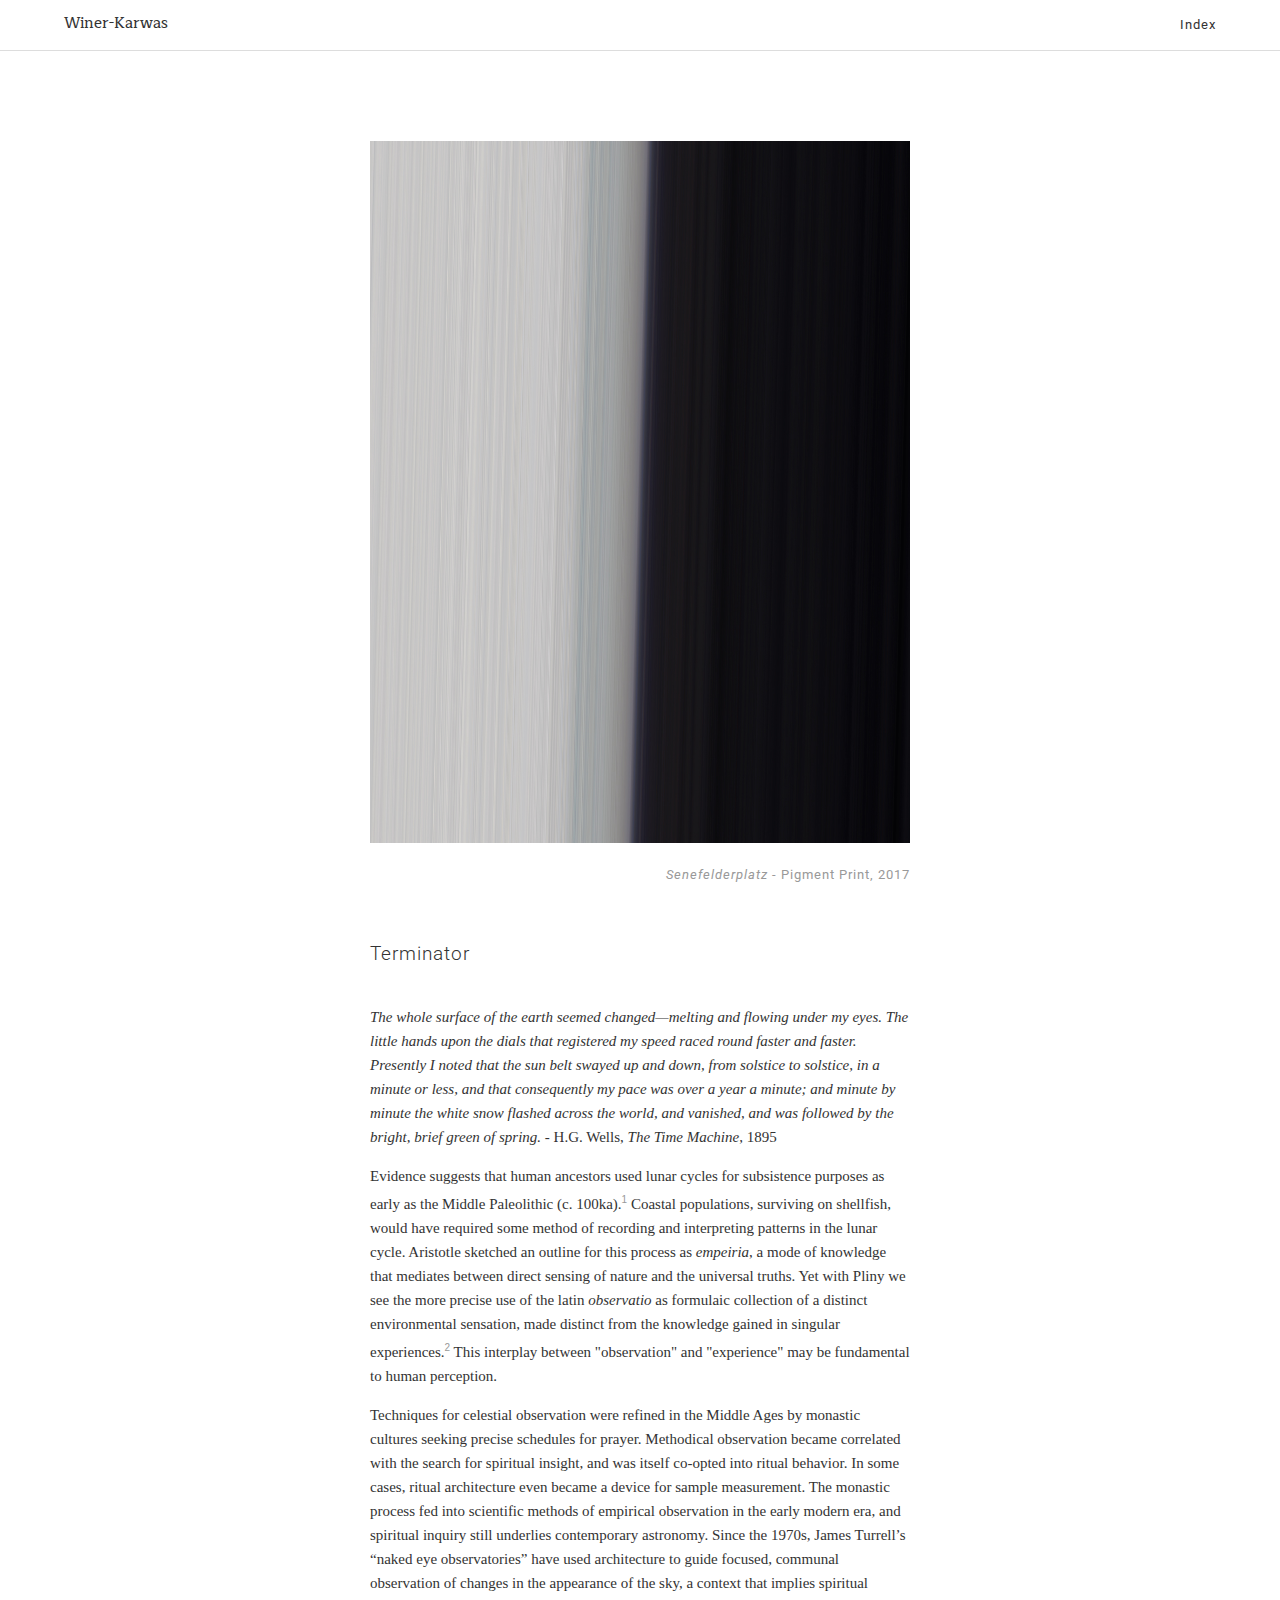
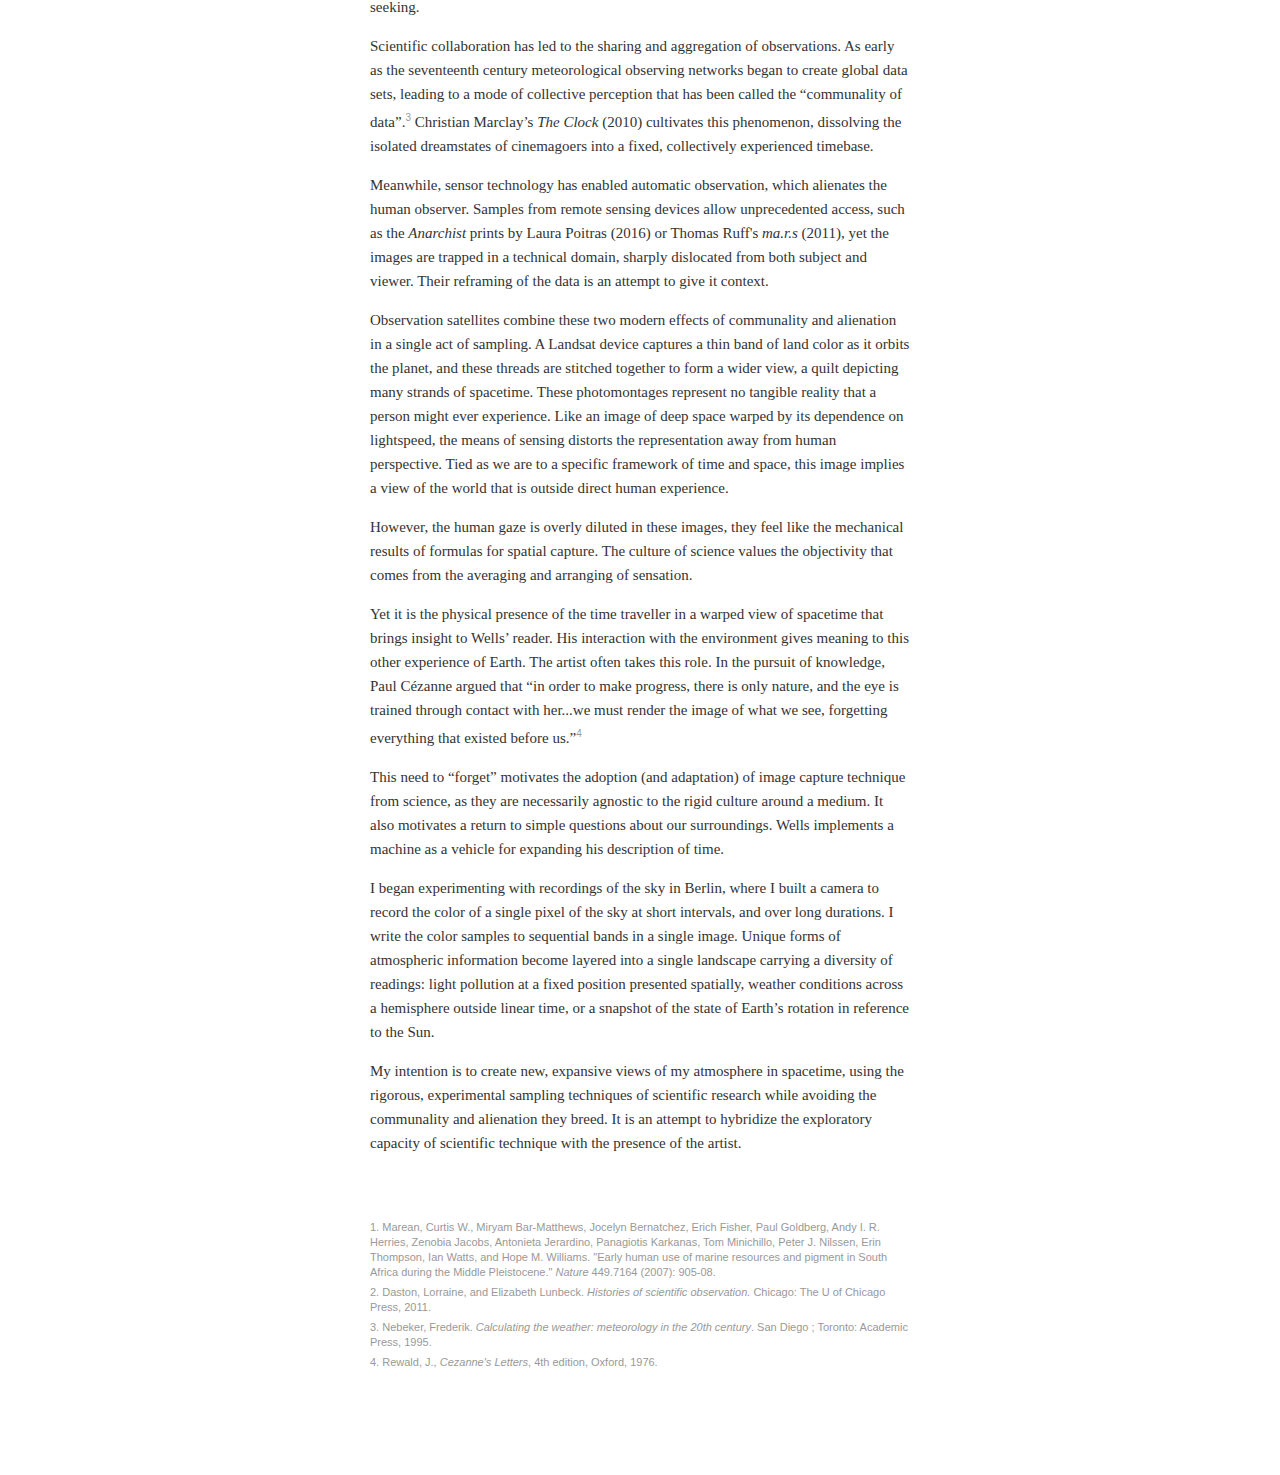
==== index.html @ 7084a18b "Update index.html" ====
<!DOCTYPE html>
<html>
<head>
  <meta name="viewport" content="width=device-width, initial-scale=1.0">
    <meta charset="utf-8">

<link rel="stylesheet" type="text/css" href="style.css">
<link href="https://fonts.googleapis.com/css?family=Maitree:500|Roboto:300,400" rel="stylesheet">
<title>Winer-Karwas</title>
</head>
<body style="margin: 0 0 0 0;">


       <div class="nav">
            <div class="page">
                <div class="navflex">
                    <div class="navtext logo"><a href="index.html">Winer-Karwas</a></div>
                    <div class="navtext"></div>
                    <div class="navtext"><a href="index.html">Index</a></div>
                </div>
            </div>
        </div>

    <div class="page">
<div class="content_container">
        <div class="content_box">
                <img src="sene.jpg">
                <div class="caption"><i>Senefelderplatz</i> - Pigment Print, 2017</div>
               


                <div class="title">Terminator</div>

                <p><i>The whole surface of the earth seemed changed—melting and flowing under my eyes. The little hands upon the dials that registered my speed raced round faster and faster. Presently I noted that the sun belt swayed up and down, from solstice to solstice, in a minute or less, and that consequently my pace was over a year a minute; and minute by minute the white snow flashed across the world, and vanished, and was followed by the bright, brief green of spring.</i>
                    - H.G. Wells, <i>The Time Machine</i>, 1895 </p>

        
                <p>Evidence suggests that human ancestors used lunar cycles for subsistence purposes as early as the Middle Paleolithic (c. 100ka).<sup>1</sup> Coastal populations, surviving on shellfish, would have
                    required some method of recording and interpreting patterns in the lunar cycle. Aristotle sketched an outline for this process as <i>empeiria</i>, a mode of knowledge that mediates between direct sensing of nature and the universal truths.
                    Yet with Pliny we see the more precise use of the latin <i>observatio</i> as formulaic collection of a distinct environmental sensation, made distinct from the knowledge gained in singular experiences.<sup>2</sup> This interplay between "observation" and "experience" may be fundamental to human perception.

                </p>
                <p>Techniques for celestial observation were refined in the Middle Ages by monastic cultures seeking precise schedules for prayer. Methodical observation became correlated with the search for spiritual insight, and was itself co-opted into
                    ritual behavior. In some cases, ritual architecture even became a device for sample measurement. The monastic process fed into scientific methods of empirical observation in the early modern era, and spiritual inquiry still underlies
                    contemporary astronomy. Since the 1970s, James Turrell’s “naked eye observatories” have used architecture to guide focused, communal observation of changes in the appearance of the sky, a context that implies spiritual seeking.
                </p>
                <p>Scientific collaboration has led to the sharing and aggregation of observations. As early as the seventeenth century meteorological observing networks began to create global data sets, leading to a mode of collective perception that has
                    been called the “communality of data”.<sup>3</sup> Christian Marclay’s <i>The Clock</i> (2010) cultivates this phenomenon, dissolving the isolated dreamstates of cinemagoers into a fixed, collectively experienced timebase. </p>
                <p>Meanwhile, sensor technology has enabled automatic observation, which alienates the human observer. Samples from remote sensing devices allow unprecedented access, such as the <i>Anarchist</i> prints by Laura Poitras (2016) or Thomas Ruff's <i>ma.r.s</i> (2011), yet the images are
                    trapped in a technical domain, sharply dislocated from both subject and viewer. Their reframing of the data is an attempt to give it context.
                </p>
                <p>Observation satellites combine these two modern effects of communality and alienation in a single act of sampling. A Landsat device captures a thin band of land color as it orbits the planet, and these threads are stitched together to
                    form a wider view, a quilt depicting many strands of spacetime. These photomontages represent no tangible reality that a person might ever experience. Like an image of deep space warped by its dependence on lightspeed, the means of
                    sensing distorts the representation away from human perspective. Tied as we are to a specific framework of time and space, this image implies a view of the world that is outside direct human experience.

                </p>
                <p>However, the human gaze is overly diluted in these images, they feel like the mechanical results of formulas for spatial capture. The culture of science values the objectivity that comes from the averaging and arranging of sensation.</p>

                <p>Yet it is the physical presence of the time traveller in a warped view of spacetime that brings insight to Wells’ reader. His interaction with the environment gives meaning to this other experience of Earth. The artist often takes this
                    role. In the pursuit of knowledge, Paul Cézanne argued that “in order to make progress, there is only nature, and the eye is trained through contact with her...we must render the image of what we see, forgetting everything that existed
                    before us.”<sup>4</sup>

                </p>
                <p>This need to “forget” motivates the adoption (and adaptation) of image capture technique from science, as they are necessarily agnostic to the rigid culture around a medium. It also motivates a return to simple questions about our surroundings.
                    Wells implements a machine as a vehicle for expanding his description of time.
                </p>
                <p>I began experimenting with recordings of the sky in Berlin, where I built a camera to record the color of a single pixel of the sky at short intervals, and over long durations. I write
                    the color samples to sequential bands in a single image. Unique forms of atmospheric information become layered into a single landscape
                    carrying a diversity of readings: light pollution at a fixed position presented spatially, weather conditions across a hemisphere outside linear time, or a snapshot of the state of Earth’s rotation in reference to the Sun.
                </p>
              
                <p>My intention is to create new, expansive views of my atmosphere in spacetime, using the rigorous, experimental sampling techniques of scientific research while avoiding the communality and alienation they breed. It is an attempt to hybridize
                    the exploratory capacity of scientific technique with the presence of the artist.
                </p>

                <div class="footnote_container">
                    <div class="footnote">1. Marean, Curtis W., Miryam Bar-Matthews, Jocelyn Bernatchez, Erich Fisher, Paul Goldberg, Andy I. R. Herries, Zenobia Jacobs, Antonieta Jerardino, Panagiotis Karkanas, Tom Minichillo, Peter J. Nilssen, Erin Thompson, Ian Watts, and
                        Hope M. Williams. "Early human use of marine resources and pigment in South Africa during the Middle Pleistocene." <i>Nature</i> 449.7164 (2007): 905-08. </div>
                    <div class="footnote">2. Daston, Lorraine, and Elizabeth Lunbeck. <i>Histories of scientific observation.</i> Chicago: The U of Chicago Press, 2011.</div>
                    <div class="footnote">3. Nebeker, Frederik. <i>Calculating the weather: meteorology in the 20th century</i>. San Diego ; Toronto: Academic Press, 1995.</div>
                    <div class="footnote">4. Rewald, J., <i>Cezanne's Letters</i>, 4th edition, Oxford, 1976.</div>
                </div>

            </div>

        </div>
    
</body>

</html>
---- style.css ----
p {
    font-family: 'Times New Roman', serif;
    font-weight: 400;
    line-height: 160%;
    font-size: 15px;
    text-align: left;
    color: #333;
}

p a:link, a:active, a:visited, a:hover {
    text-decoration: underline;
}

.footnote {
    font-family: sans-serif;
    font-weight: 400;
    font-size: 11px;
    color: #999;
    line-height: 15px;
    padding-bottom: 5px;
}

.footnote_container {
    padding-top: 50px;
}

a {
    text-decoration: none;
    color: inherit;
}

sup {
    font-family: sans-serif;
    font-weight: 400;
    font-size: 10px;
    color: #999;
}

.nav{
  border-bottom:1px solid #ddd;
  height:50px;
  margin:0 0 60px 0;
  font-family:Roboto;
  font-weight:400;
  font-size:13px;
  letter-spacing: 1px;
  color: #333;
}
.navflex{
  display:flex;justify-content: space-between;
}
.navtext{
  margin-top: 17px;
  flex: 0 1 auto;
}
.logo{
  font-family:Maitree, serif;
  font-weight:500;
  font-size:15px;
  margin-top: 11px;
  letter-spacing: 0px;
}
.page {
    margin: 0 5% 70px 5%;
}

.thumb_container {
    display: flex;
    flex-wrap: wrap;
    justify-content: center;
    align-items: flex-end;
}

.thumb {
    padding: 30px;
    flex: 0 1 320px;

}

.thumb img {
    width: 100%;
}
.thumb_title{
  margin:10px 0 0 0;
  letter-spacing: 1px;
  color: #333;
  font-family:Roboto, sans-serif;;
  font-weight:400;
  font-size:13px;
  text-align:left;
}

.content_container {
    display: block;
    margin: 0 auto;
    max-width: 600px;
}

.content_box{
  padding: 30px;
}

.content_box img{
width: 100%;
}



.caption{
  margin:20px 0 20px 0;
  letter-spacing: 1px;
  color: #999;
  font-family:Roboto, sans-serif;;
  font-weight:400;
  font-size:13px;
  text-align:right;
}

.title{
  margin: 60px 0 40px 0;
  letter-spacing: 1px;
  color: #333;
  font-family:Roboto, sans-serif;;
  font-weight:300;
  font-size:19px;
}

.event{
  margin-bottom: 10px;
  letter-spacing: 1px;
    font-family:Maitree, serif;
}

.subtitle{
  margin: 0 0 40px 0;
  letter-spacing: 1px;
  color: #999;
  font-family:Roboto, sans-serif;;
  font-weight:300;
  font-size:15px;
  line-height: 21px;
}
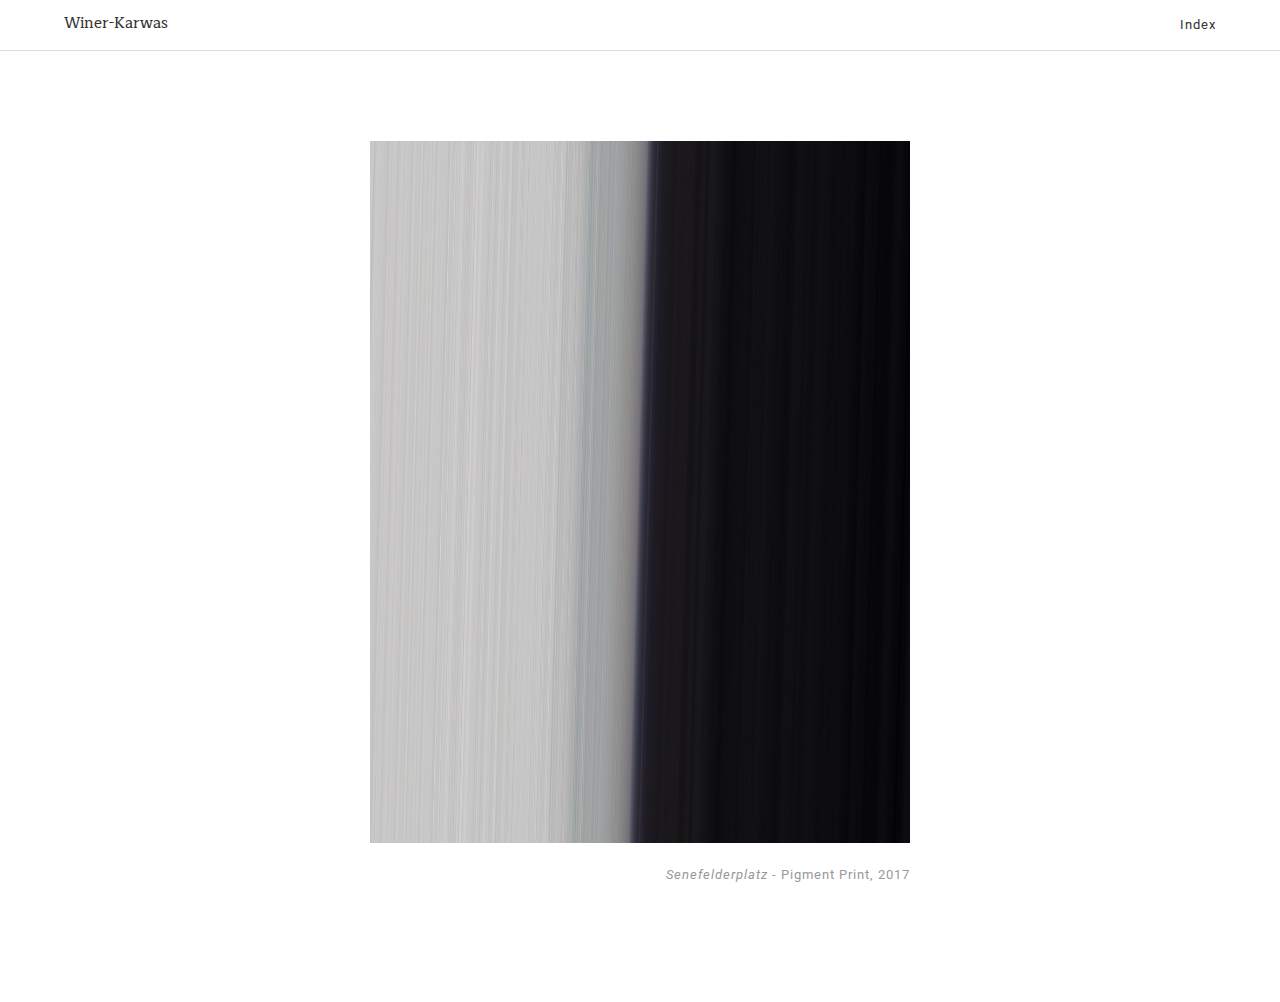
==== commit 7cd6b2e3: "Update index.html" ====
--- a/index.html
+++ b/index.html
@@ -29,57 +29,6 @@
                
 
 
-                <div class="title">Terminator</div>
-
-                <p><i>The whole surface of the earth seemed changed—melting and flowing under my eyes. The little hands upon the dials that registered my speed raced round faster and faster. Presently I noted that the sun belt swayed up and down, from solstice to solstice, in a minute or less, and that consequently my pace was over a year a minute; and minute by minute the white snow flashed across the world, and vanished, and was followed by the bright, brief green of spring.</i>
-                    - H.G. Wells, <i>The Time Machine</i>, 1895 </p>
-
-        
-                <p>Evidence suggests that human ancestors used lunar cycles for subsistence purposes as early as the Middle Paleolithic (c. 100ka).<sup>1</sup> Coastal populations, surviving on shellfish, would have
-                    required some method of recording and interpreting patterns in the lunar cycle. Aristotle sketched an outline for this process as <i>empeiria</i>, a mode of knowledge that mediates between direct sensing of nature and the universal truths.
-                    Yet with Pliny we see the more precise use of the latin <i>observatio</i> as formulaic collection of a distinct environmental sensation, made distinct from the knowledge gained in singular experiences.<sup>2</sup> This interplay between "observation" and "experience" may be fundamental to human perception.
-
-                </p>
-                <p>Techniques for celestial observation were refined in the Middle Ages by monastic cultures seeking precise schedules for prayer. Methodical observation became correlated with the search for spiritual insight, and was itself co-opted into
-                    ritual behavior. In some cases, ritual architecture even became a device for sample measurement. The monastic process fed into scientific methods of empirical observation in the early modern era, and spiritual inquiry still underlies
-                    contemporary astronomy. Since the 1970s, James Turrell’s “naked eye observatories” have used architecture to guide focused, communal observation of changes in the appearance of the sky, a context that implies spiritual seeking.
-                </p>
-                <p>Scientific collaboration has led to the sharing and aggregation of observations. As early as the seventeenth century meteorological observing networks began to create global data sets, leading to a mode of collective perception that has
-                    been called the “communality of data”.<sup>3</sup> Christian Marclay’s <i>The Clock</i> (2010) cultivates this phenomenon, dissolving the isolated dreamstates of cinemagoers into a fixed, collectively experienced timebase. </p>
-                <p>Meanwhile, sensor technology has enabled automatic observation, which alienates the human observer. Samples from remote sensing devices allow unprecedented access, such as the <i>Anarchist</i> prints by Laura Poitras (2016) or Thomas Ruff's <i>ma.r.s</i> (2011), yet the images are
-                    trapped in a technical domain, sharply dislocated from both subject and viewer. Their reframing of the data is an attempt to give it context.
-                </p>
-                <p>Observation satellites combine these two modern effects of communality and alienation in a single act of sampling. A Landsat device captures a thin band of land color as it orbits the planet, and these threads are stitched together to
-                    form a wider view, a quilt depicting many strands of spacetime. These photomontages represent no tangible reality that a person might ever experience. Like an image of deep space warped by its dependence on lightspeed, the means of
-                    sensing distorts the representation away from human perspective. Tied as we are to a specific framework of time and space, this image implies a view of the world that is outside direct human experience.
-
-                </p>
-                <p>However, the human gaze is overly diluted in these images, they feel like the mechanical results of formulas for spatial capture. The culture of science values the objectivity that comes from the averaging and arranging of sensation.</p>
-
-                <p>Yet it is the physical presence of the time traveller in a warped view of spacetime that brings insight to Wells’ reader. His interaction with the environment gives meaning to this other experience of Earth. The artist often takes this
-                    role. In the pursuit of knowledge, Paul Cézanne argued that “in order to make progress, there is only nature, and the eye is trained through contact with her...we must render the image of what we see, forgetting everything that existed
-                    before us.”<sup>4</sup>
-
-                </p>
-                <p>This need to “forget” motivates the adoption (and adaptation) of image capture technique from science, as they are necessarily agnostic to the rigid culture around a medium. It also motivates a return to simple questions about our surroundings.
-                    Wells implements a machine as a vehicle for expanding his description of time.
-                </p>
-                <p>I began experimenting with recordings of the sky in Berlin, where I built a camera to record the color of a single pixel of the sky at short intervals, and over long durations. I write
-                    the color samples to sequential bands in a single image. Unique forms of atmospheric information become layered into a single landscape
-                    carrying a diversity of readings: light pollution at a fixed position presented spatially, weather conditions across a hemisphere outside linear time, or a snapshot of the state of Earth’s rotation in reference to the Sun.
-                </p>
-              
-                <p>My intention is to create new, expansive views of my atmosphere in spacetime, using the rigorous, experimental sampling techniques of scientific research while avoiding the communality and alienation they breed. It is an attempt to hybridize
-                    the exploratory capacity of scientific technique with the presence of the artist.
-                </p>
-
-                <div class="footnote_container">
-                    <div class="footnote">1. Marean, Curtis W., Miryam Bar-Matthews, Jocelyn Bernatchez, Erich Fisher, Paul Goldberg, Andy I. R. Herries, Zenobia Jacobs, Antonieta Jerardino, Panagiotis Karkanas, Tom Minichillo, Peter J. Nilssen, Erin Thompson, Ian Watts, and
-                        Hope M. Williams. "Early human use of marine resources and pigment in South Africa during the Middle Pleistocene." <i>Nature</i> 449.7164 (2007): 905-08. </div>
-                    <div class="footnote">2. Daston, Lorraine, and Elizabeth Lunbeck. <i>Histories of scientific observation.</i> Chicago: The U of Chicago Press, 2011.</div>
-                    <div class="footnote">3. Nebeker, Frederik. <i>Calculating the weather: meteorology in the 20th century</i>. San Diego ; Toronto: Academic Press, 1995.</div>
-                    <div class="footnote">4. Rewald, J., <i>Cezanne's Letters</i>, 4th edition, Oxford, 1976.</div>
-                </div>
 
             </div>
 
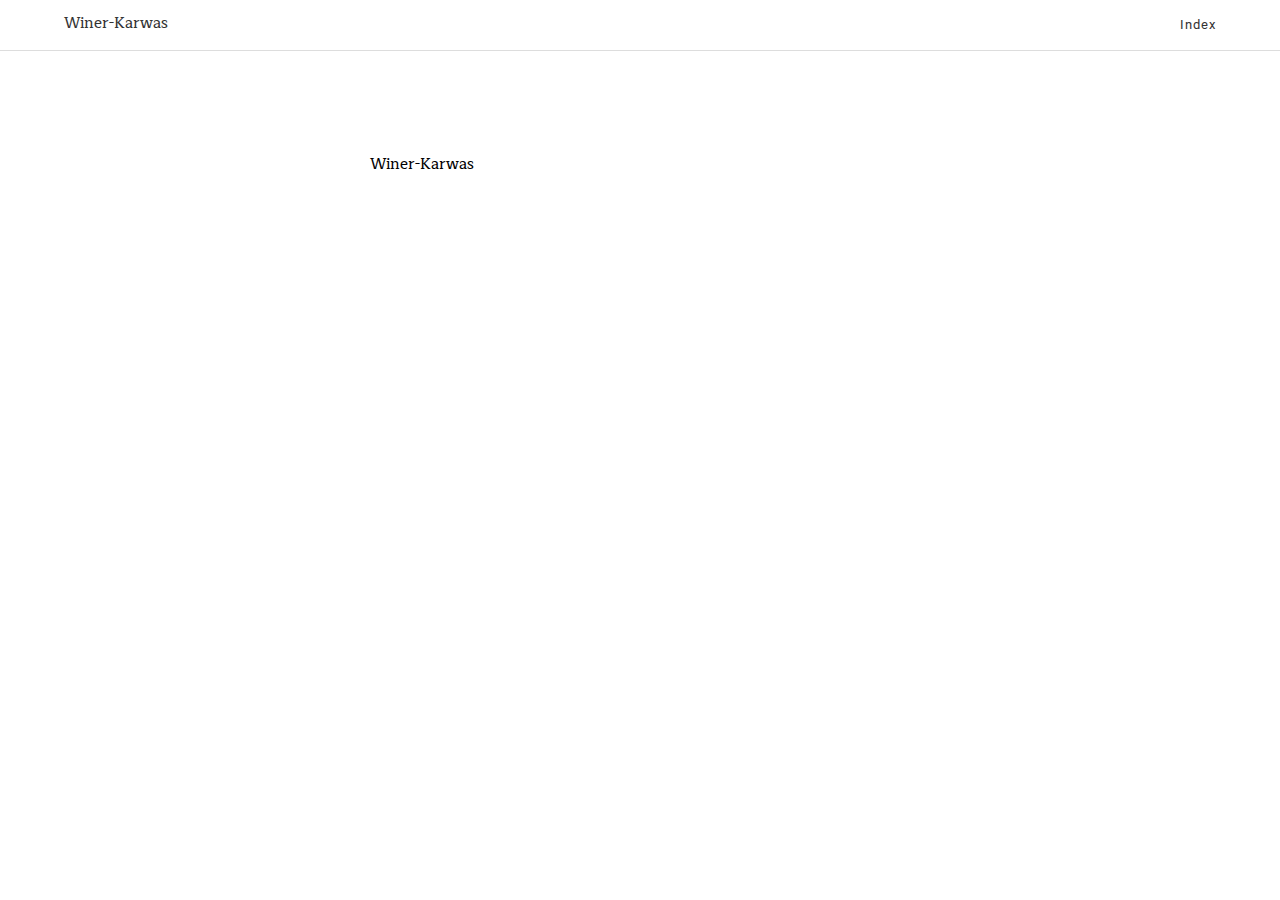
==== commit 6bf36796: "Update index.html" ====
--- a/index.html
+++ b/index.html
@@ -24,9 +24,8 @@
     <div class="page">
 <div class="content_container">
         <div class="content_box">
-                <img src="sene.jpg">
-                <div class="caption"><i>Senefelderplatz</i> - Pigment Print, 2017</div>
-               
+          <div class="logo"><a href="index.html">Winer-Karwas</a></div>
+                 
 
 
 
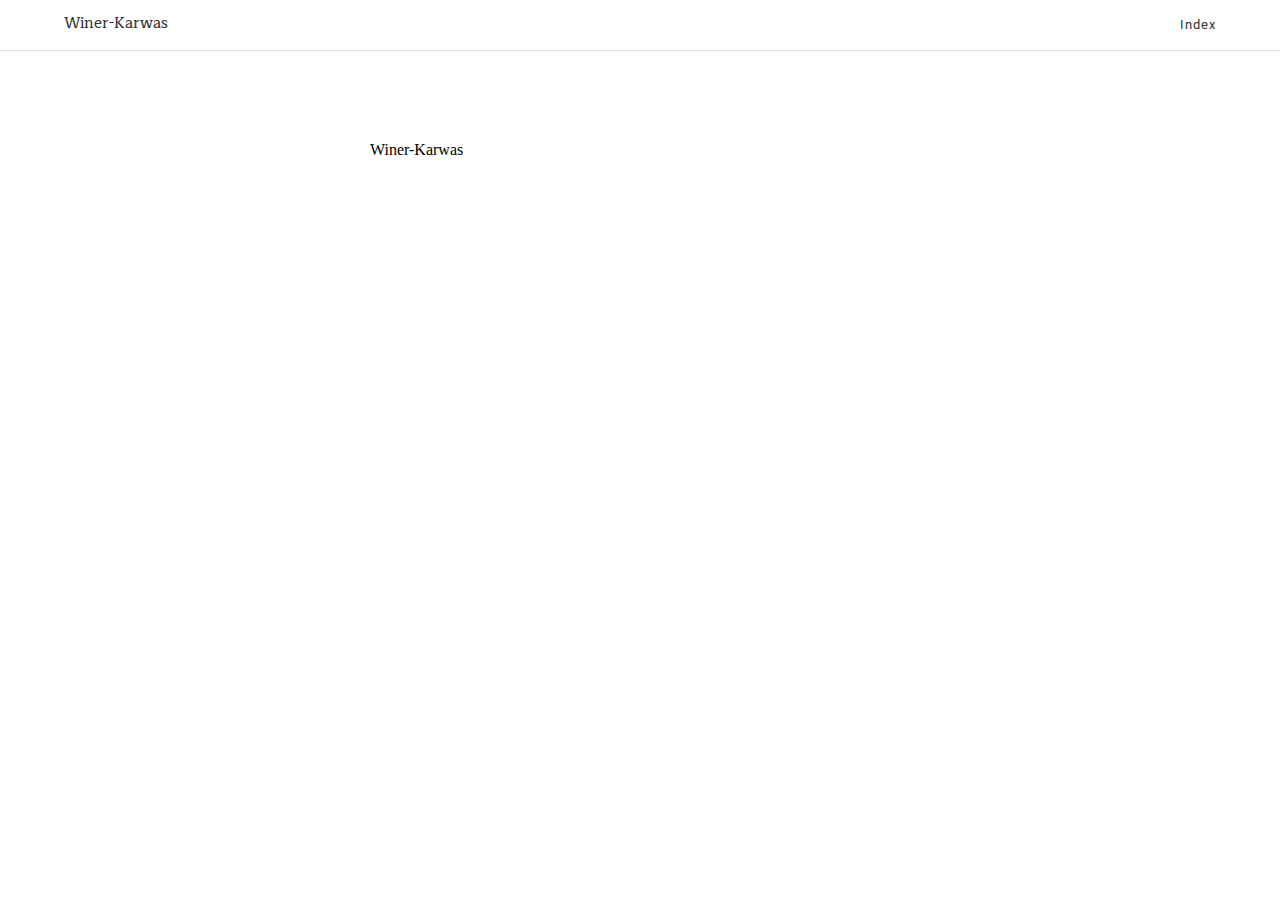
==== commit 5481e394: "Update index.html" ====
--- a/index.html
+++ b/index.html
@@ -24,7 +24,7 @@
     <div class="page">
 <div class="content_container">
         <div class="content_box">
-          <div class="logo"><a href="index.html">Winer-Karwas</a></div>
+          <div class="centerlogo"><a href="index.html">Winer-Karwas</a></div>
                  
 
 
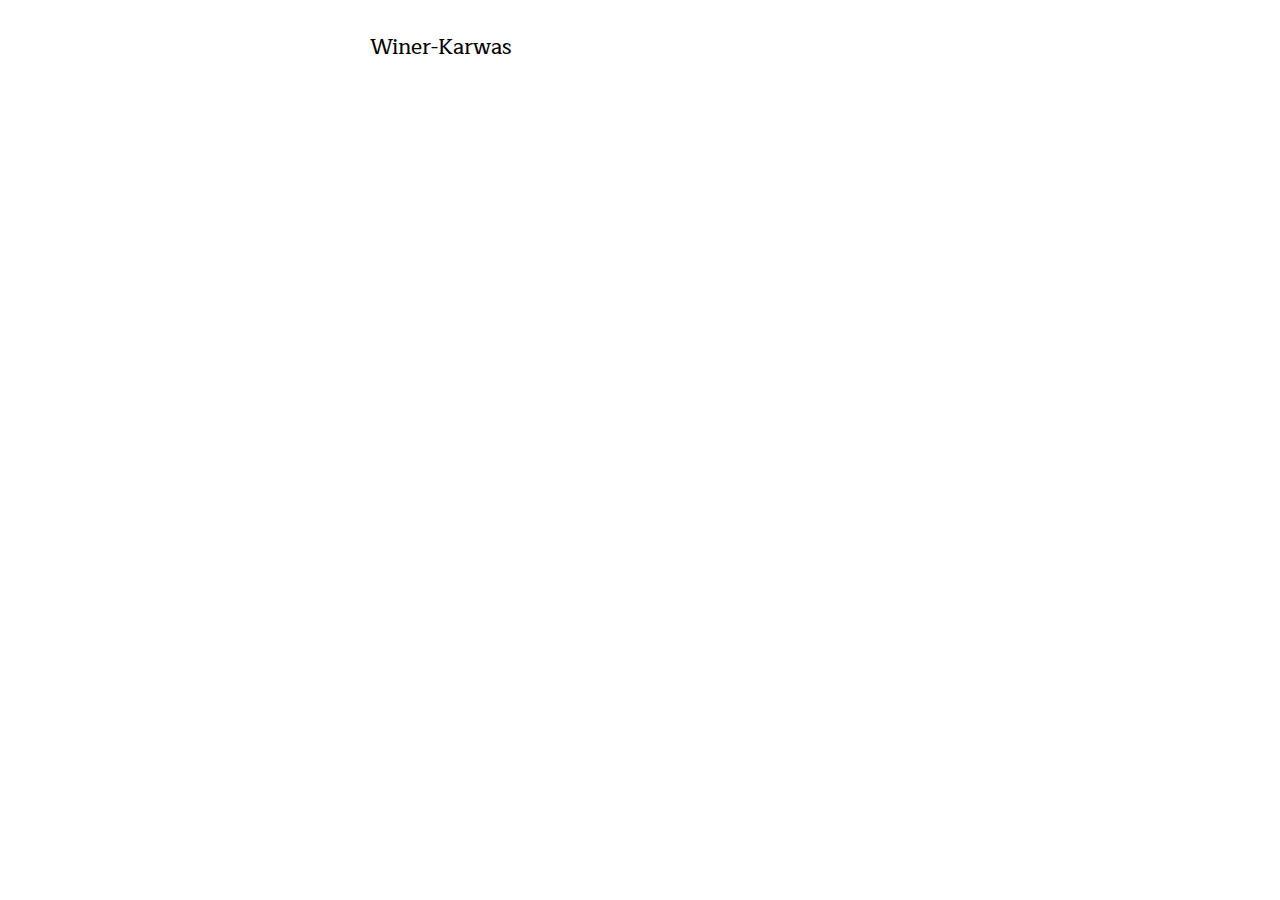
==== commit 22fb0855: "Update index.html" ====
--- a/index.html
+++ b/index.html
@@ -11,15 +11,7 @@
 <body style="margin: 0 0 0 0;">
 
 
-       <div class="nav">
-            <div class="page">
-                <div class="navflex">
-                    <div class="navtext logo"><a href="index.html">Winer-Karwas</a></div>
-                    <div class="navtext"></div>
-                    <div class="navtext"><a href="index.html">Index</a></div>
-                </div>
-            </div>
-        </div>
+       
 
     <div class="page">
 <div class="content_container">
--- a/style.css
+++ b/style.css
@@ -60,6 +60,21 @@
   margin-top: 11px;
   letter-spacing: 0px;
 }
+
+.centerlogo{
+  font-family:Maitree, serif;
+  font-weight:500;
+  font-size:21px;
+  letter-spacing: 0px;
+}
+
+.content_container_landing {
+    display: block;
+    margin: 0 auto;
+    max-width: 600px;
+    padding-top:45%;
+}
+
 .page {
     margin: 0 5% 70px 5%;
 }
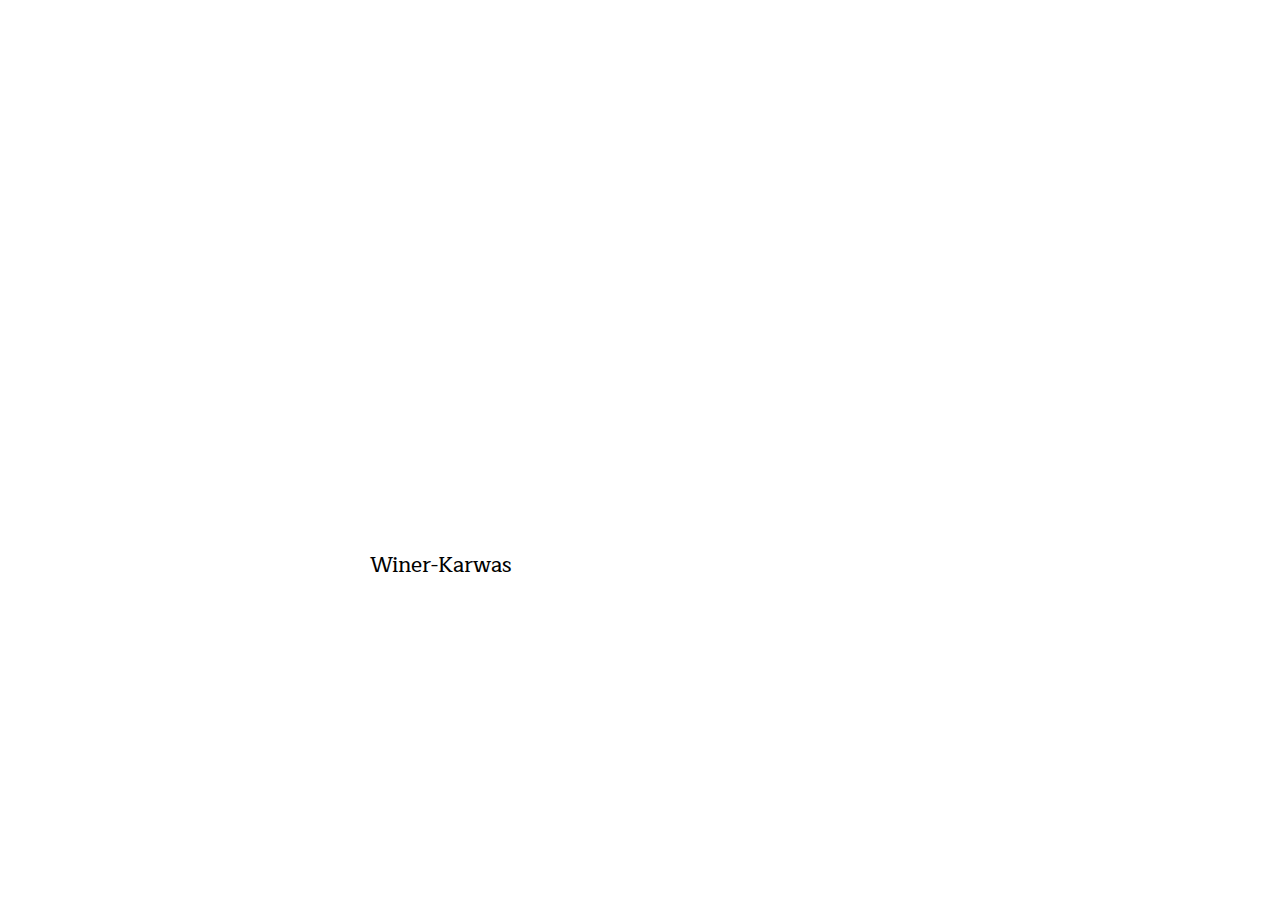
==== commit 05d2e965: "Update index.html" ====
--- a/index.html
+++ b/index.html
@@ -14,9 +14,9 @@
        
 
     <div class="page">
-<div class="content_container">
+<div class="content_container_landing">
         <div class="content_box">
-          <div class="centerlogo"><a href="index.html">Winer-Karwas</a></div>
+          <div class="centerlogo">Winer-Karwas</div>
                  
 
 
